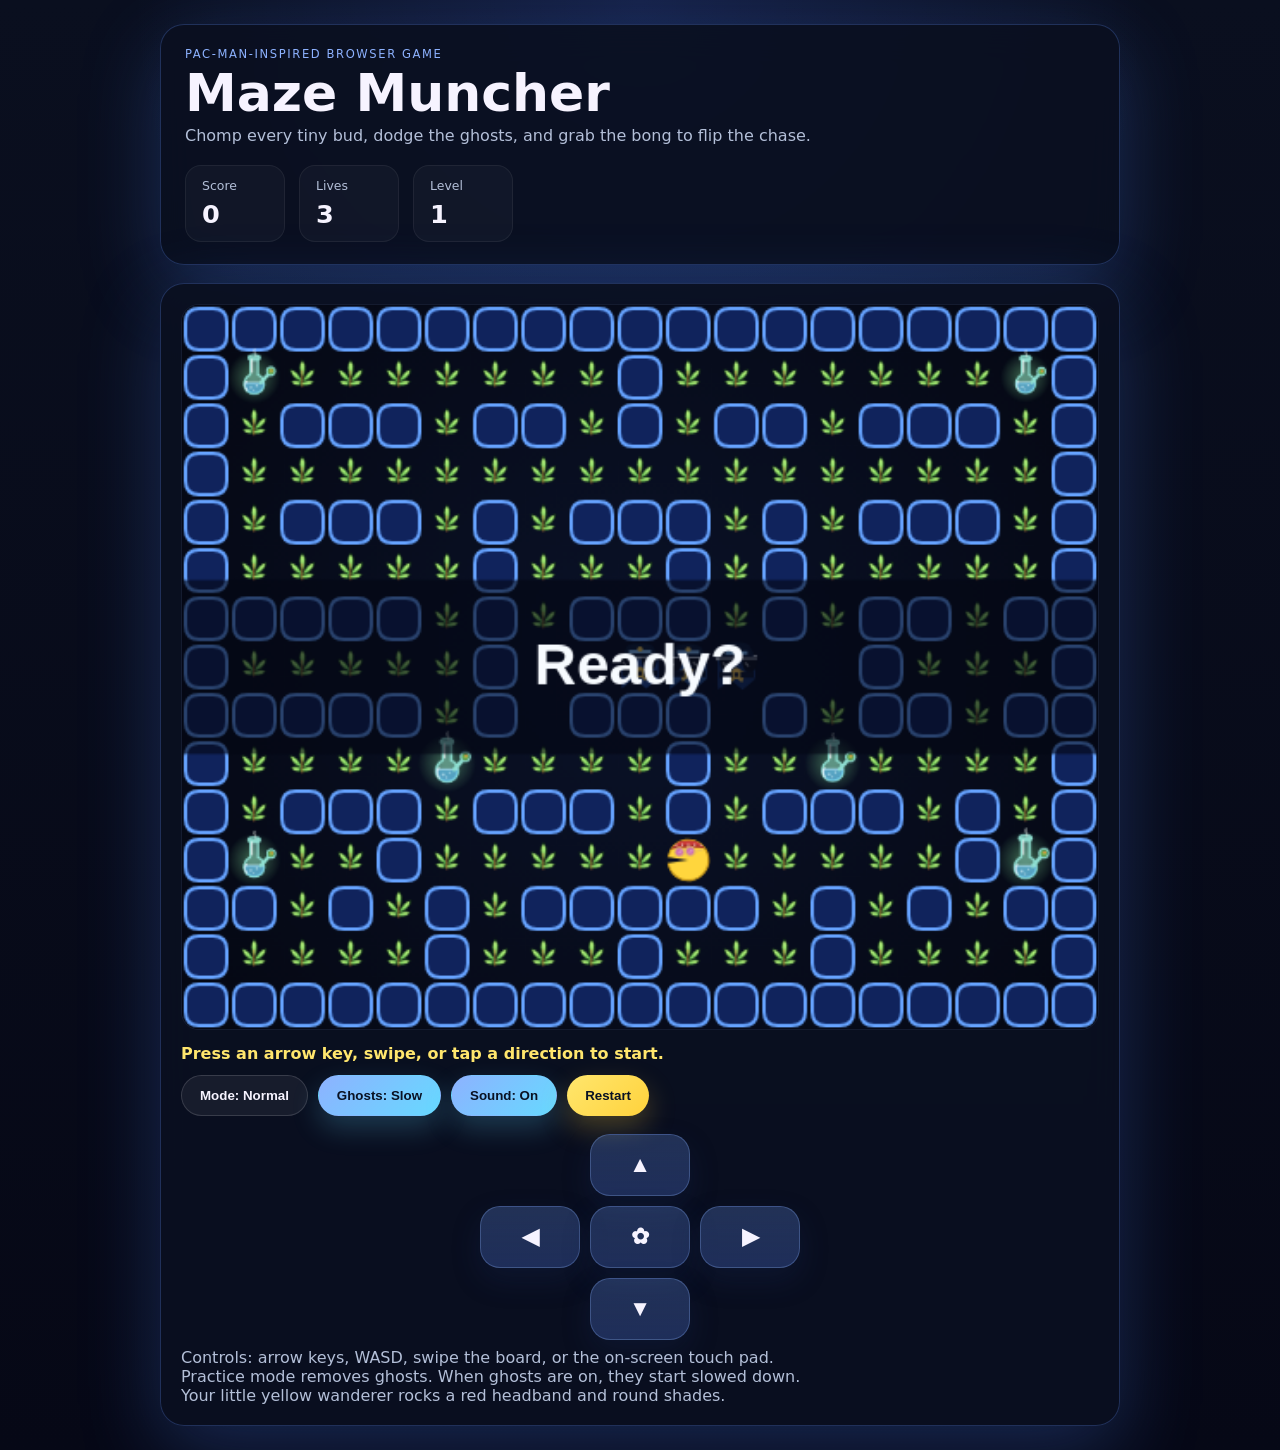
==== index.html @ b018c47c "Maze Muncher — polished build (hi-DPI, jail, cops, bong power-ups) Co-Authored-By: Claude Fable 5 <n" ====
<!DOCTYPE html>
<html lang="en">
<head>
  <meta charset="UTF-8" />
  <meta name="viewport" content="width=device-width, initial-scale=1.0" />
  <title>Maze Muncher</title>
  <link rel="stylesheet" href="./style.css" />
</head>
<body>
  <main class="game-shell">
    <section class="hud-card">
      <div>
        <p class="eyebrow">Pac-Man-inspired browser game</p>
        <h1>Maze Muncher</h1>
        <p class="subcopy">Chomp every tiny bud, dodge the ghosts, and grab the bong to flip the chase.</p>
      </div>
      <div class="hud-stats">
        <div><span>Score</span><strong id="score">0</strong></div>
        <div><span>Lives</span><strong id="lives">3</strong></div>
        <div><span>Level</span><strong id="level">1</strong></div>
      </div>
    </section>

    <section class="board-card">
      <canvas id="game" aria-label="Maze Muncher game board"></canvas>
      <div class="controls">
        <p id="message">Press an arrow key or tap a direction to start.</p>
        <div class="buttons">
          <button id="mode-toggle" class="button-secondary" type="button">Mode: Normal</button>
          <button id="speed-toggle" class="button-secondary" type="button">Ghosts: Slow</button>
          <button id="sound-toggle" class="button-secondary" type="button">Sound: On</button>
          <button id="restart" type="button">Restart</button>
        </div>
      </div>

      <div class="touch-controls" aria-label="Touch controls">
        <button class="touch-btn touch-up" type="button" data-direction="up" aria-label="Move up">▲</button>
        <button class="touch-btn touch-left" type="button" data-direction="left" aria-label="Move left">◀</button>
        <button class="touch-btn touch-center" type="button" id="touch-start" aria-label="Start game">✿</button>
        <button class="touch-btn touch-right" type="button" data-direction="right" aria-label="Move right">▶</button>
        <button class="touch-btn touch-down" type="button" data-direction="down" aria-label="Move down">▼</button>
      </div>

      <p class="instructions">Controls: arrow keys, WASD, swipe the board, or the on-screen touch pad. Practice mode removes ghosts. When ghosts are on, they start slowed down. Your little yellow wanderer rocks a red headband and round shades.</p>
    </section>
  </main>

  <script src="./game.js"></script>
</body>
</html>
---- style.css ----
:root {
  color-scheme: dark;
  --bg: #060816;
  --panel: rgba(11, 16, 33, 0.9);
  --border: rgba(98, 148, 255, 0.26);
  --text: #f6f3ff;
  --muted: #b3bfd8;
  --accent: #ffe66d;
  --glow: rgba(76, 134, 255, 0.25);
}

* {
  box-sizing: border-box;
}

body {
  margin: 0;
  min-height: 100vh;
  font-family: Inter, system-ui, -apple-system, BlinkMacSystemFont, "Segoe UI", sans-serif;
  color: var(--text);
  background:
    radial-gradient(circle at top, rgba(71, 115, 255, 0.18), transparent 32%),
    linear-gradient(180deg, #0a0f1f 0%, var(--bg) 100%);
}

.game-shell {
  width: min(960px, calc(100vw - 32px));
  margin: 24px auto;
  display: grid;
  gap: 18px;
}

.hud-card,
.board-card {
  background: var(--panel);
  border: 1px solid var(--border);
  border-radius: 24px;
  box-shadow: 0 24px 80px var(--glow);
  backdrop-filter: blur(18px);
}

.hud-card {
  padding: 22px 24px;
  display: flex;
  justify-content: space-between;
  gap: 20px;
  align-items: end;
  flex-wrap: wrap;
}

.eyebrow {
  margin: 0 0 8px;
  color: #8db2ff;
  text-transform: uppercase;
  letter-spacing: 0.14em;
  font-size: 0.72rem;
}

h1 {
  margin: 0;
  font-size: clamp(2rem, 5vw, 3.25rem);
  line-height: 0.95;
}

.subcopy,
.instructions {
  margin: 8px 0 0;
  color: var(--muted);
  max-width: 62ch;
}

.hud-stats {
  display: flex;
  gap: 14px;
  flex-wrap: wrap;
}

.hud-stats div {
  min-width: 100px;
  padding: 12px 16px;
  background: rgba(255, 255, 255, 0.03);
  border: 1px solid rgba(255, 255, 255, 0.06);
  border-radius: 16px;
}

.hud-stats span {
  display: block;
  color: var(--muted);
  font-size: 0.78rem;
  margin-bottom: 6px;
}

.hud-stats strong {
  font-size: 1.6rem;
}

.board-card {
  padding: 20px;
}

canvas {
  width: 100%;
  height: auto;
  display: block;
  border-radius: 18px;
  background: #03040b;
  touch-action: none;
  border: 1px solid rgba(115, 161, 255, 0.15);
}

.controls {
  margin-top: 14px;
  display: flex;
  justify-content: space-between;
  align-items: center;
  gap: 12px;
  flex-wrap: wrap;
}

#message {
  margin: 0;
  font-weight: 600;
  color: var(--accent);
}

.buttons {
  display: flex;
  gap: 10px;
  flex-wrap: wrap;
}

button {
  appearance: none;
  border: 0;
  border-radius: 999px;
  padding: 12px 18px;
  cursor: pointer;
  color: #091123;
  background: linear-gradient(135deg, #ffe66d 0%, #ffd23c 100%);
  font-weight: 700;
  transition: transform 120ms ease, box-shadow 120ms ease;
  box-shadow: 0 12px 28px rgba(255, 210, 60, 0.25);
  touch-action: manipulation;
}

.touch-controls {
  margin: 18px auto 0;
  width: min(320px, 100%);
  display: grid;
  grid-template-columns: repeat(3, 1fr);
  grid-template-areas:
    '. up .'
    'left center right'
    '. down .';
  gap: 10px;
  user-select: none;
}

.touch-btn {
  min-height: 62px;
  padding: 0;
  border-radius: 20px;
  color: #f6f3ff;
  background: linear-gradient(180deg, rgba(110, 157, 255, 0.25) 0%, rgba(32, 48, 93, 0.95) 100%);
  border: 1px solid rgba(141, 178, 255, 0.28);
  box-shadow: 0 12px 28px rgba(23, 38, 80, 0.32);
  font-size: 1.4rem;
  font-weight: 800;
}

.touch-btn:hover {
  box-shadow: 0 14px 32px rgba(52, 86, 160, 0.32);
}

.touch-btn:active,
.touch-btn.touch-active {
  transform: scale(0.97);
  background: linear-gradient(180deg, rgba(255, 230, 109, 0.9) 0%, rgba(255, 180, 71, 0.95) 100%);
  color: #091123;
}

.touch-up { grid-area: up; }
.touch-left { grid-area: left; }
.touch-center { grid-area: center; }
.touch-right { grid-area: right; }
.touch-down { grid-area: down; }

button.button-secondary {
  color: var(--text);
  background: rgba(255, 255, 255, 0.06);
  border: 1px solid rgba(255, 255, 255, 0.14);
  box-shadow: none;
}

button.button-secondary.button-active {
  color: #091123;
  background: linear-gradient(135deg, #8db2ff 0%, #66d9ff 100%);
  border-color: transparent;
  box-shadow: 0 12px 28px rgba(102, 217, 255, 0.22);
}

button:hover {
  transform: translateY(-1px);
  box-shadow: 0 16px 32px rgba(255, 210, 60, 0.35);
}

button:active {
  transform: translateY(1px);
}

@media (max-width: 720px) {
  .game-shell {
    width: min(100vw - 18px, 960px);
    margin: 10px auto 24px;
  }

  .hud-card,
  .board-card {
    border-radius: 18px;
    padding: 16px;
  }

  .controls {
    align-items: stretch;
  }

  .buttons {
    width: 100%;
  }

  .buttons button {
    flex: 1 1 140px;
  }

  .touch-controls {
    width: min(340px, 100%);
    gap: 12px;
  }

  .touch-btn {
    min-height: 72px;
    font-size: 1.55rem;
  }

  .instructions {
    font-size: 0.96rem;
  }
}
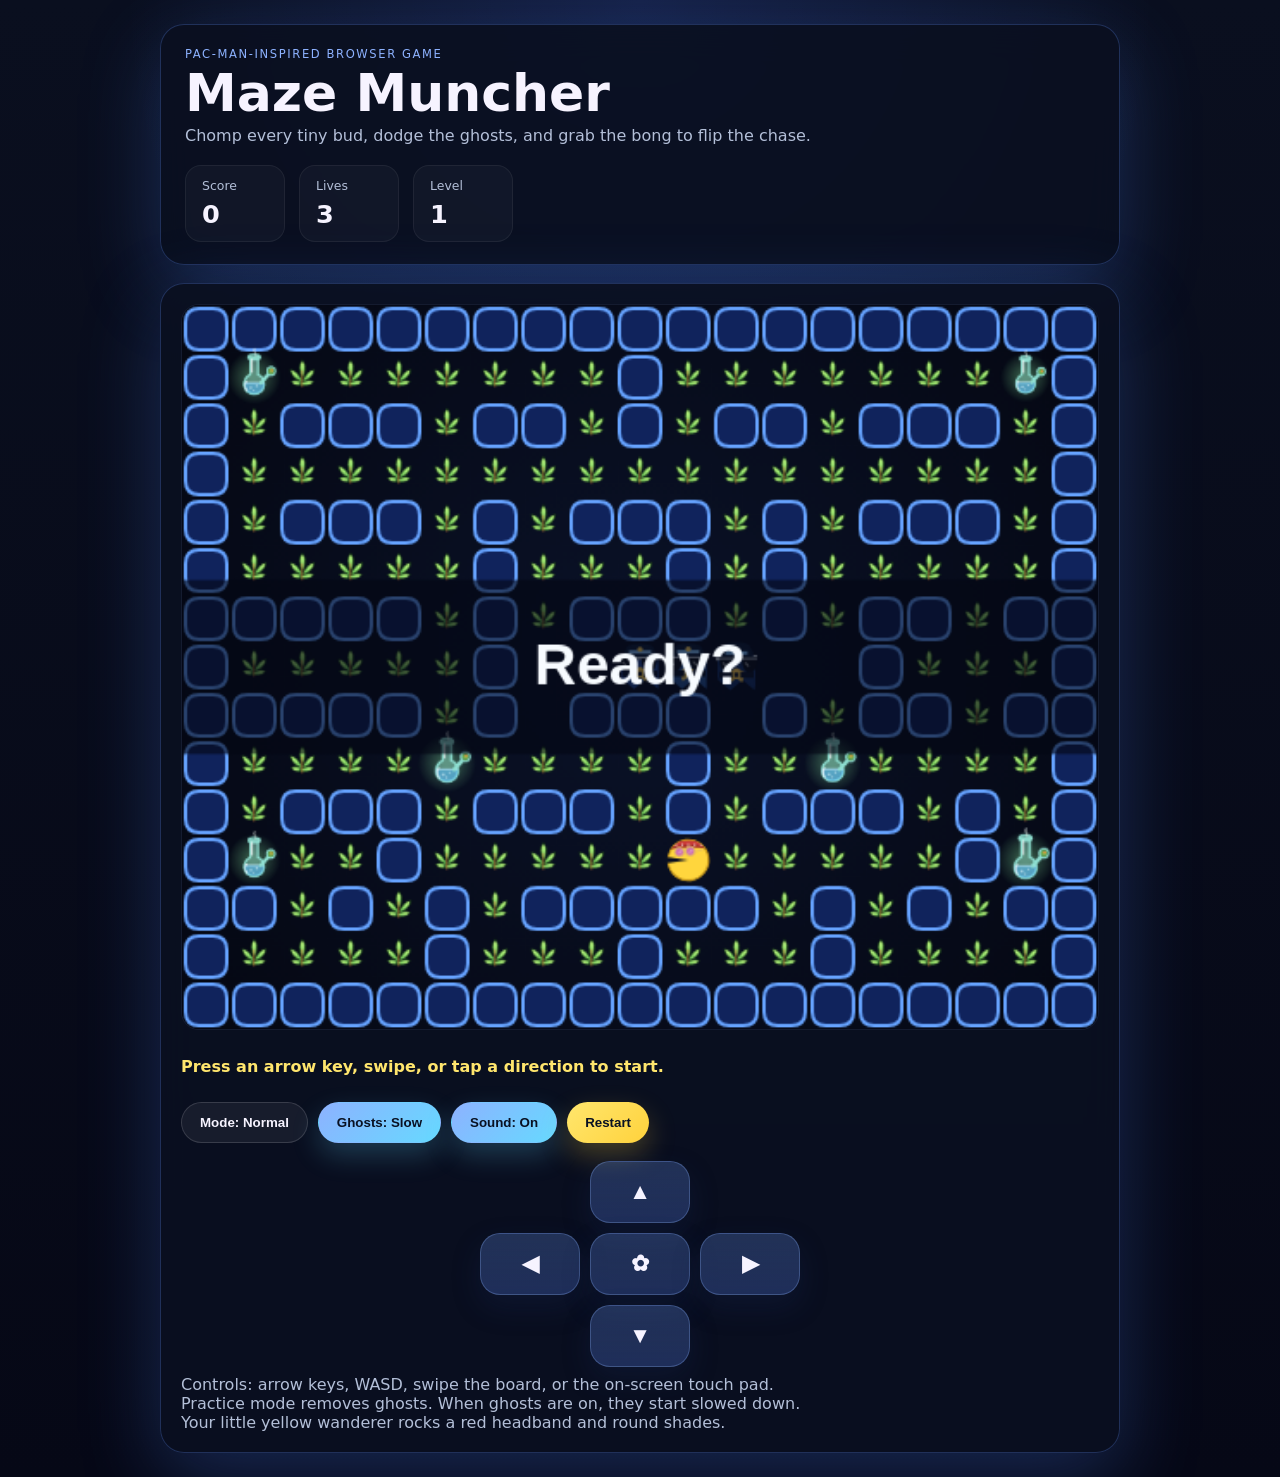
==== commit 5b753f2e: "Fix mobile jumpiness: skip no-op canvas rebuilds on resize, reserve message height, steadier swipe s" ====
--- a/index.html
+++ b/index.html
@@ -2,7 +2,7 @@
 <html lang="en">
 <head>
   <meta charset="UTF-8" />
-  <meta name="viewport" content="width=device-width, initial-scale=1.0" />
+  <meta name="viewport" content="width=device-width, initial-scale=1.0, maximum-scale=1.0, user-scalable=no, viewport-fit=cover" />
   <title>Maze Muncher</title>
   <link rel="stylesheet" href="./style.css" />
 </head>
--- a/style.css
+++ b/style.css
@@ -13,6 +13,10 @@
   box-sizing: border-box;
 }
 
+html, body {
+  overscroll-behavior: none;
+}
+
 body {
   margin: 0;
   min-height: 100vh;
@@ -121,6 +125,10 @@
   margin: 0;
   font-weight: 600;
   color: var(--accent);
+  /* reserve two lines so changing messages never reflow the controls */
+  min-height: 2.9em;
+  display: flex;
+  align-items: center;
 }
 
 .buttons {
@@ -245,4 +253,8 @@
   .instructions {
     font-size: 0.96rem;
   }
-}
+
+  #message {
+    min-height: 3.9em;
+  }
+}
